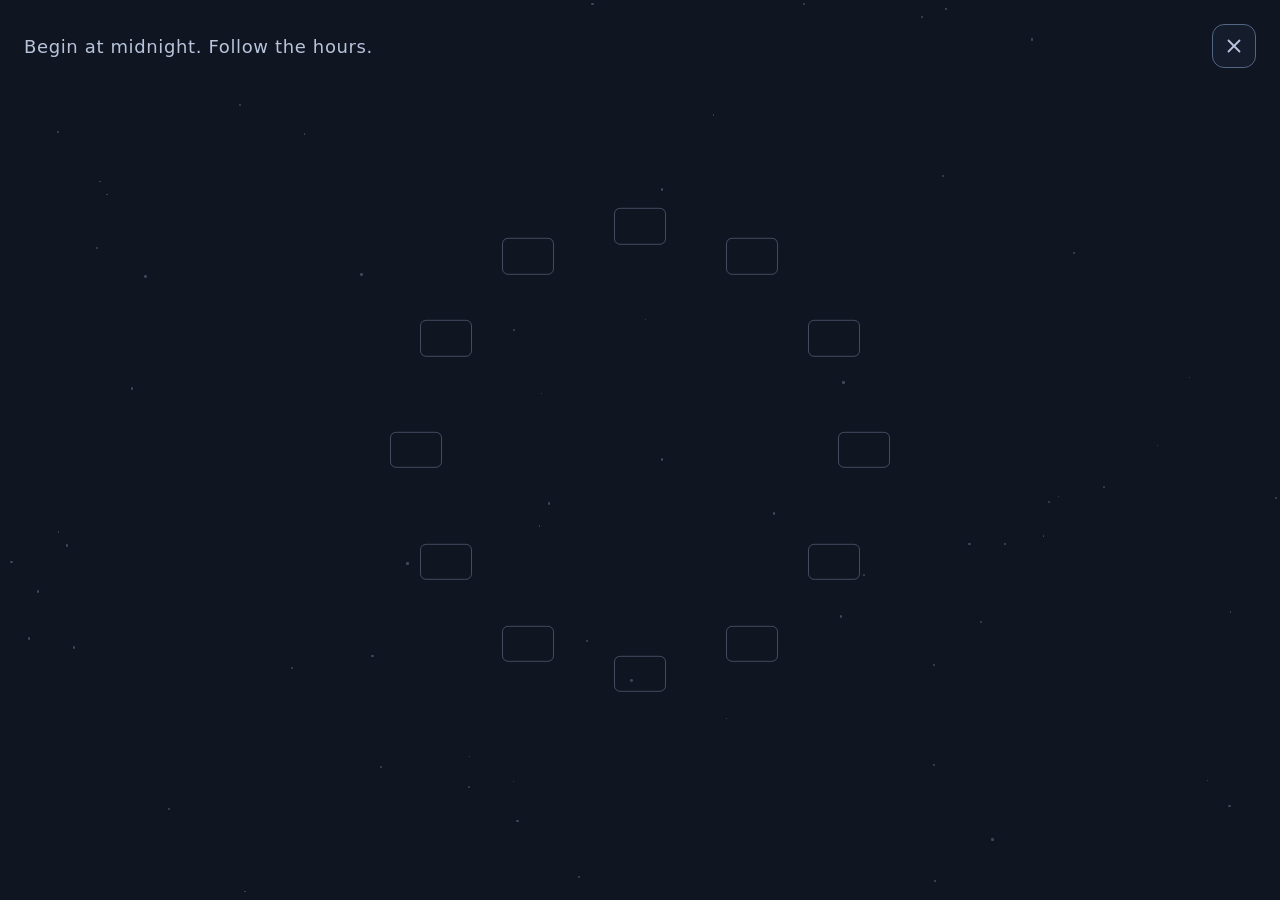
==== wheel/index.html @ 3c67d898 "Adds game mechanics for the wheel of colour" ====
<!doctype html>
<html lang="en">
  <head>
    <meta charset="UTF-8" />
    <meta name="viewport" content="width=device-width, initial-scale=1" />
    <meta name="theme-color" content="#101522" />
    <title>The Wheel of Colour</title>
    <link rel="stylesheet" href="../styles.css?v=7" />
    <script src="../stars.js?v=3" defer></script>
    <script src="wheel.js?v=6" defer></script>
  </head>
  <body>
    <main class="focus-app">
      <div class="star-field" aria-hidden="true"></div>
      <div class="wheel-hint">
        <p>Begin at midnight. Follow the hours.</p>
        <span class="hint-twinkles" aria-hidden="true">
          <span class="twinkle"></span>
          <span class="twinkle"></span>
          <span class="twinkle"></span>
          <span class="twinkle"></span>
        </span>
      </div>
      <a class="close-wheel" href="../#menu" aria-label="Back to game menu" title="Back to game menu">
        <span class="close-icon" aria-hidden="true"></span>
      </a>
      <section class="wheel-screen" aria-label="the wheel of colour">
        <div class="colour-wheel" role="img" aria-label="Twelve transparent rectangles arranged like the hours on a clock"></div>
      </section>
    </main>
  </body>
</html>
---- styles.css ----
:root {
  color-scheme: dark;
  font-family: ui-sans-serif, system-ui, -apple-system, BlinkMacSystemFont, "Segoe UI", sans-serif;
  background: #101522;
  color: #e1e5ee;
}

* { box-sizing: border-box; }
body { margin: 0; }
button { font: inherit; }
[hidden] { display: none !important; }

.focus-app {
  min-height: 100svh;
  display: grid;
  place-items: center;
  padding: 48px;
}

.start-screen, .menu-screen, .wheel-screen { position: relative; transition: opacity 400ms ease; }
.star-field, .twinkle-trail {
  position: fixed;
  inset: 0;
  overflow: hidden;
  pointer-events: none;
}
.star {
  position: absolute;
  width: var(--size);
  height: var(--size);
  border-radius: 50%;
  background: #d2def8;
  box-shadow: 0 0 7px #bbd2ff55;
  opacity: .25;
  animation: star-blink var(--duration) ease-in-out infinite;
  animation-delay: var(--delay);
}
.twinkle {
  position: absolute;
  width: var(--size);
  height: var(--size);
  background: #dce7ff;
  clip-path: polygon(50% 0%, 61% 39%, 100% 50%, 61% 61%, 50% 100%, 39% 61%, 0% 50%, 39% 39%);
  animation: trail-fade 800ms ease-out forwards;
}
@keyframes star-blink {
  0%, 100% { opacity: .15; transform: scale(.8); }
  50% { opacity: .8; transform: scale(1.15); }
}
@keyframes trail-fade {
  from { opacity: .85; transform: translate(-50%, -50%) scale(1) rotate(0deg); }
  to { opacity: 0; transform: translate(-50%, calc(-50% + 16px)) scale(.2) rotate(45deg); }
}
.is-leaving { opacity: 0; }

.start-button {
  position: relative;
  border: 0;
  border-radius: 18px;
  padding: 20px 28px;
  background: transparent;
  color: inherit;
  font-size: clamp(24px, 3vw, 36px);
  font-weight: 300;
  letter-spacing: .025em;
  cursor: pointer;
  animation: fade-in 650ms ease both;
  transition: color 250ms ease, background 250ms ease;
}
.start-button:hover { color: #fff; background: #ffffff04; }
button:focus-visible, a:focus-visible { outline: 2px solid #adc2eb; outline-offset: 7px; }

.menu-screen { width: min(100%, 1100px); }
.menu-actions {
  display: grid;
  grid-template-columns: 1fr auto 1fr;
  align-items: center;
  margin-top: 24px;
}
.menu-actions .back-button { grid-column: 2; margin: 0; }
.menu-actions .credits-link { grid-column: 3; justify-self: end; }
.back-button {
  display: block;
  margin: 24px auto 0;
  padding: 9px 14px;
  border: 1px solid #526582;
  border-radius: 12px;
  background: #151c2c;
  color: #b7c4da;
  font-size: 13px;
  cursor: pointer;
  animation: fade-in 650ms ease both;
  transition: background 220ms ease, color 220ms ease;
}
.back-button:hover { background: #202a3e; color: #e1e5ee; }
.game-grid {
  display: grid;
  grid-template-columns: repeat(3, minmax(0, 1fr));
  gap: clamp(20px, 4vw, 52px);
}
.game-card {
  position: relative;
  display: block;
  width: 100%;
  aspect-ratio: 1.72;
  padding: 0;
  overflow: hidden;
  border: 0;
  border-radius: 20px;
  background: #151c2c;
  animation: fade-in 650ms ease both;
  animation-delay: calc(var(--card-index, 0) * 45ms);
}
.game-card::after {
  content: "";
  position: absolute;
  inset: 0;
  border: 1px solid #526582;
  border-radius: inherit;
  pointer-events: none;
  transition: border-width 220ms ease, border-color 220ms ease;
}
.game-card:hover::after,
.game-card:focus-visible::after { border-width: 3px; border-color: #a4b9db; }
.game-card img { display: block; width: 100%; height: 100%; object-fit: cover; object-position: center 48%; }
.photo-card { cursor: pointer; }
.card-title {
  position: absolute;
  inset: auto 0 0;
  padding: 28px 16px 14px;
  background: linear-gradient(transparent, #101522cc);
  color: #f0f3fa;
  font-size: 15px;
  text-align: left;
}
.wheel-screen { animation: fade-in 650ms ease both; }
.wheel-screen:focus { outline: none; }
.wheel-hint {
  position: fixed;
  top: 24px;
  left: 24px;
  padding: 12px 0;
  color: #b7c4da;
  font-size: 18px;
  font-weight: 300;
  letter-spacing: .035em;
  pointer-events: none;
}
.wheel-hint p { margin: 0; }
.hint-twinkles { position: absolute; inset: -8px; }
.hint-twinkles .twinkle {
  --size: 7px;
  opacity: 0;
  animation: hint-twinkle 3.6s ease-out infinite;
}
.hint-twinkles .twinkle:nth-child(1) { left: 5%; top: 20%; animation-delay: -.4s; }
.hint-twinkles .twinkle:nth-child(2) { left: 45%; top: 5%; animation-delay: -1.3s; }
.hint-twinkles .twinkle:nth-child(3) { left: 95%; top: 40%; animation-delay: -2.2s; }
.hint-twinkles .twinkle:nth-child(4) { left: 65%; top: 85%; animation-delay: -3.1s; }
@keyframes hint-twinkle {
  0%, 35%, 100% { opacity: 0; transform: translate(-50%, -50%) scale(.2) rotate(45deg); }
  8% { opacity: .8; transform: translate(-50%, -50%) scale(1) rotate(0deg); }
  30% { opacity: 0; transform: translate(-50%, calc(-50% + 8px)) scale(.2) rotate(45deg); }
}
.close-wheel {
  position: fixed;
  top: 24px;
  right: 24px;
  display: grid;
  place-items: center;
  width: 44px;
  height: 44px;
  border: 1px solid #526582;
  border-radius: 12px;
  background: #151c2c;
  color: #b7c4da;
  transition: color 220ms ease, background 220ms ease;
}
.close-wheel:hover { background: #202a3e; color: #e1e5ee; }
.close-icon {
  width: 22px;
  height: 22px;
  background: currentColor;
  mask: url('assets/icons/5299154331543238955.svg') center / contain no-repeat;
  -webkit-mask: url('assets/icons/5299154331543238955.svg') center / contain no-repeat;
}
.credits-link {
  display: block;
  margin: 0;
  padding: 6px 10px;
  border: 0;
  border-radius: 8px;
  background: transparent;
  color: #93a2ba;
  font-size: 12px;
  text-decoration: underline;
  text-underline-offset: 3px;
  cursor: pointer;
}
.credits-link:hover { color: #e1e5ee; }
.credits-dialog {
  width: min(420px, calc(100% - 48px));
  padding: 28px;
  border: 1px solid #526582;
  border-radius: 20px;
  background: #151c2c;
  color: #e1e5ee;
  text-align: center;
  animation: fade-in 250ms ease both;
}
.credits-dialog::backdrop { background: #080d18bb; }
.credits-dialog h2 { margin: 0 0 24px; font-weight: 400; }
.credits-dialog p { line-height: 1.6; font-size: 14px; }
.credits-dialog a { color: #adc2eb; }
.colour-wheel {
  position: relative;
  width: min(70vw, 65svh, 520px);
  aspect-ratio: 1;
}
.wheel-component {
  position: absolute;
  width: 10%;
  height: 7%;
  transform: translate(-50%, -50%);
  border: 1px solid #a4b9db55;
  border-radius: 6px;
  background: transparent;
  transition: transform 180ms ease, background-color 180ms ease, border-color 180ms ease, box-shadow 180ms ease;
}
.wheel-component.is-active {
  transform: translate(-50%, -50%) scale(1.18);
  background: #e74b55;
  border-color: #ff8990;
  box-shadow: 0 0 20px #e74b5555;
}

@keyframes fade-in { from { opacity: 0; } to { opacity: 1; } }

@media (max-width: 700px) {
  .focus-app { padding: 28px; }
  .game-grid { grid-template-columns: repeat(2, minmax(0, 1fr)); gap: 20px; }
  .game-card { border-radius: 15px; }
}
@media (max-width: 420px) {
  .focus-app { padding: 24px; }
  .game-grid { grid-template-columns: 1fr; }
}
@media (prefers-reduced-motion: reduce) {
  *, *::after { animation: none !important; transition: none !important; }
}
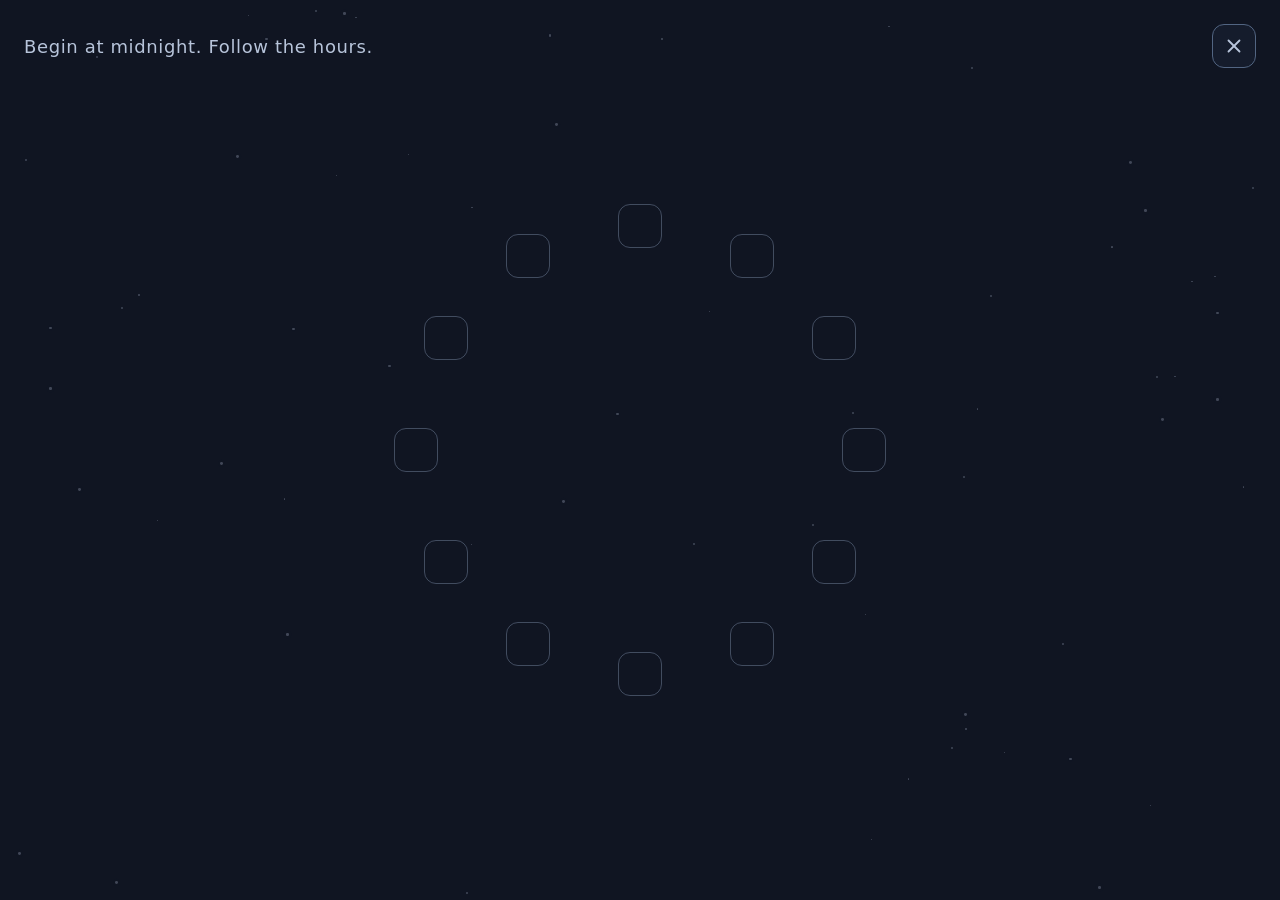
==== commit 3957754f: "Add more palettes" ====
--- a/wheel/index.html
+++ b/wheel/index.html
@@ -5,9 +5,9 @@
     <meta name="viewport" content="width=device-width, initial-scale=1" />
     <meta name="theme-color" content="#101522" />
     <title>The Wheel of Colour</title>
-    <link rel="stylesheet" href="../styles.css?v=7" />
+    <link rel="stylesheet" href="../styles.css?v=9" />
     <script src="../stars.js?v=3" defer></script>
-    <script src="wheel.js?v=6" defer></script>
+    <script src="wheel.js?v=9" defer></script>
   </head>
   <body>
     <main class="focus-app">
--- a/styles.css
+++ b/styles.css
@@ -219,19 +219,19 @@
 }
 .wheel-component {
   position: absolute;
-  width: 10%;
-  height: 7%;
+  width: 44px;
+  height: 44px;
   transform: translate(-50%, -50%);
   border: 1px solid #a4b9db55;
-  border-radius: 6px;
+  border-radius: 12px;
   background: transparent;
   transition: transform 180ms ease, background-color 180ms ease, border-color 180ms ease, box-shadow 180ms ease;
 }
 .wheel-component.is-active {
   transform: translate(-50%, -50%) scale(1.18);
-  background: #e74b55;
-  border-color: #ff8990;
-  box-shadow: 0 0 20px #e74b5555;
+  background: var(--active-colour);
+  border-color: var(--active-colour);
+  box-shadow: 0 0 20px var(--active-colour);
 }
 
 @keyframes fade-in { from { opacity: 0; } to { opacity: 1; } }
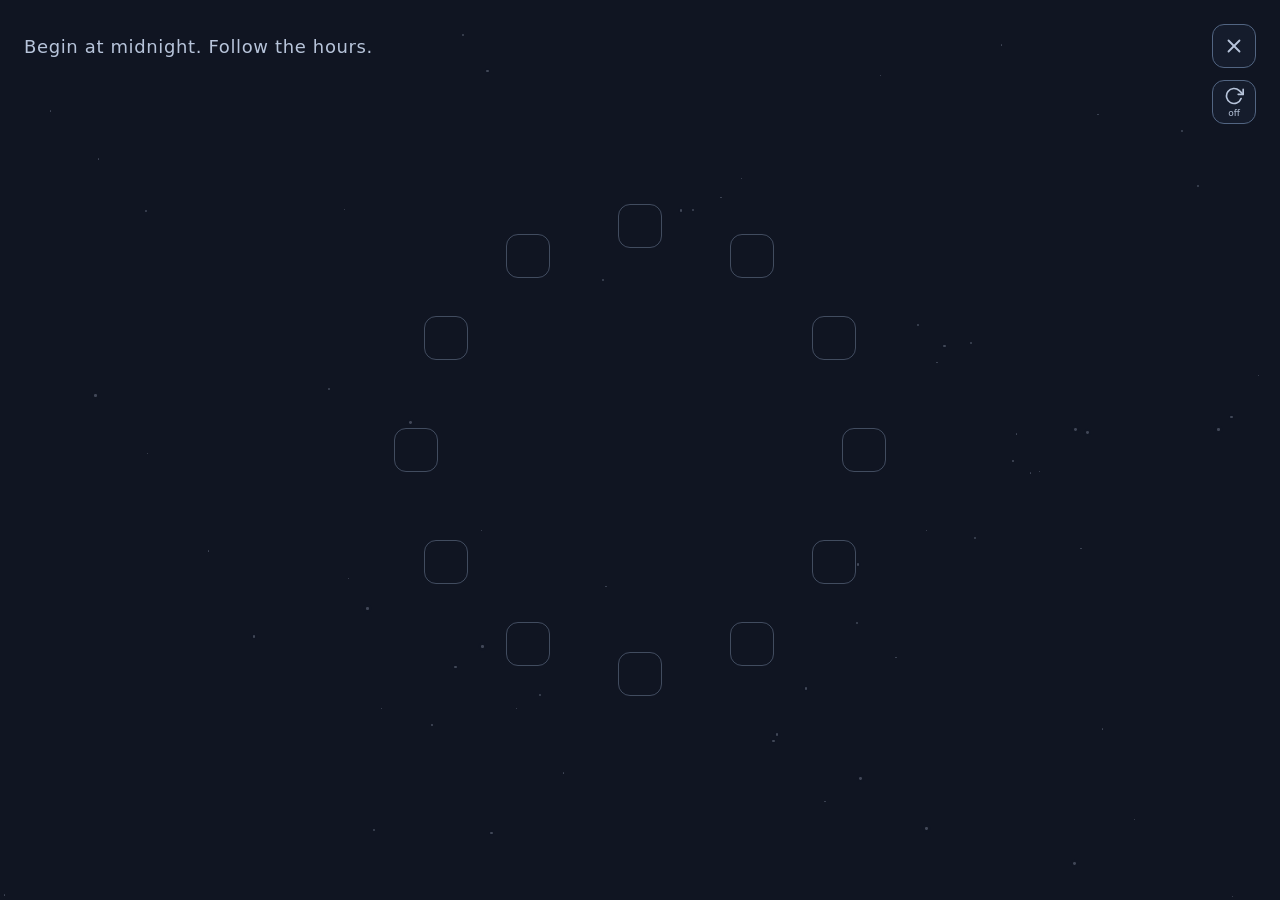
==== commit a039af46: "Add automatic wheel behaviour" ====
--- a/wheel/index.html
+++ b/wheel/index.html
@@ -5,9 +5,9 @@
     <meta name="viewport" content="width=device-width, initial-scale=1" />
     <meta name="theme-color" content="#101522" />
     <title>The Wheel of Colour</title>
-    <link rel="stylesheet" href="../styles.css?v=9" />
+    <link rel="stylesheet" href="../styles.css?v=10" />
     <script src="../stars.js?v=3" defer></script>
-    <script src="wheel.js?v=9" defer></script>
+    <script src="wheel.js?v=10" defer></script>
   </head>
   <body>
     <main class="focus-app">
@@ -24,6 +24,10 @@
       <a class="close-wheel" href="../#menu" aria-label="Back to game menu" title="Back to game menu">
         <span class="close-icon" aria-hidden="true"></span>
       </a>
+      <button class="auto-toggle" type="button" aria-label="Automatic wheel" aria-pressed="false" title="Automatic wheel: off">
+        <span class="auto-icon" aria-hidden="true"></span>
+        <span class="auto-state">off</span>
+      </button>
       <section class="wheel-screen" aria-label="the wheel of colour">
         <div class="colour-wheel" role="img" aria-label="Twelve transparent rectangles arranged like the hours on a clock"></div>
       </section>
--- a/styles.css
+++ b/styles.css
@@ -177,6 +177,36 @@
   transition: color 220ms ease, background 220ms ease;
 }
 .close-wheel:hover { background: #202a3e; color: #e1e5ee; }
+.auto-toggle {
+  position: fixed;
+  top: 80px;
+  right: 24px;
+  width: 44px;
+  height: 44px;
+  display: grid;
+  place-items: center;
+  padding: 4px;
+  border: 1px solid #526582;
+  border-radius: 12px;
+  background: #151c2c;
+  color: #b7c4da;
+  cursor: pointer;
+  transition: background 180ms ease, color 180ms ease, border-color 180ms ease;
+}
+.auto-toggle:hover { background: #202a3e; }
+.auto-toggle[aria-pressed="true"] {
+  background: #304566;
+  border-color: #adc2eb;
+  color: #fff;
+}
+.auto-icon {
+  width: 20px;
+  height: 20px;
+  background: currentColor;
+  mask: url('assets/icons/8701477911543238916.svg') center / contain no-repeat;
+  -webkit-mask: url('assets/icons/8701477911543238916.svg') center / contain no-repeat;
+}
+.auto-state { font-size: 9px; line-height: 1; }
 .close-icon {
   width: 22px;
   height: 22px;
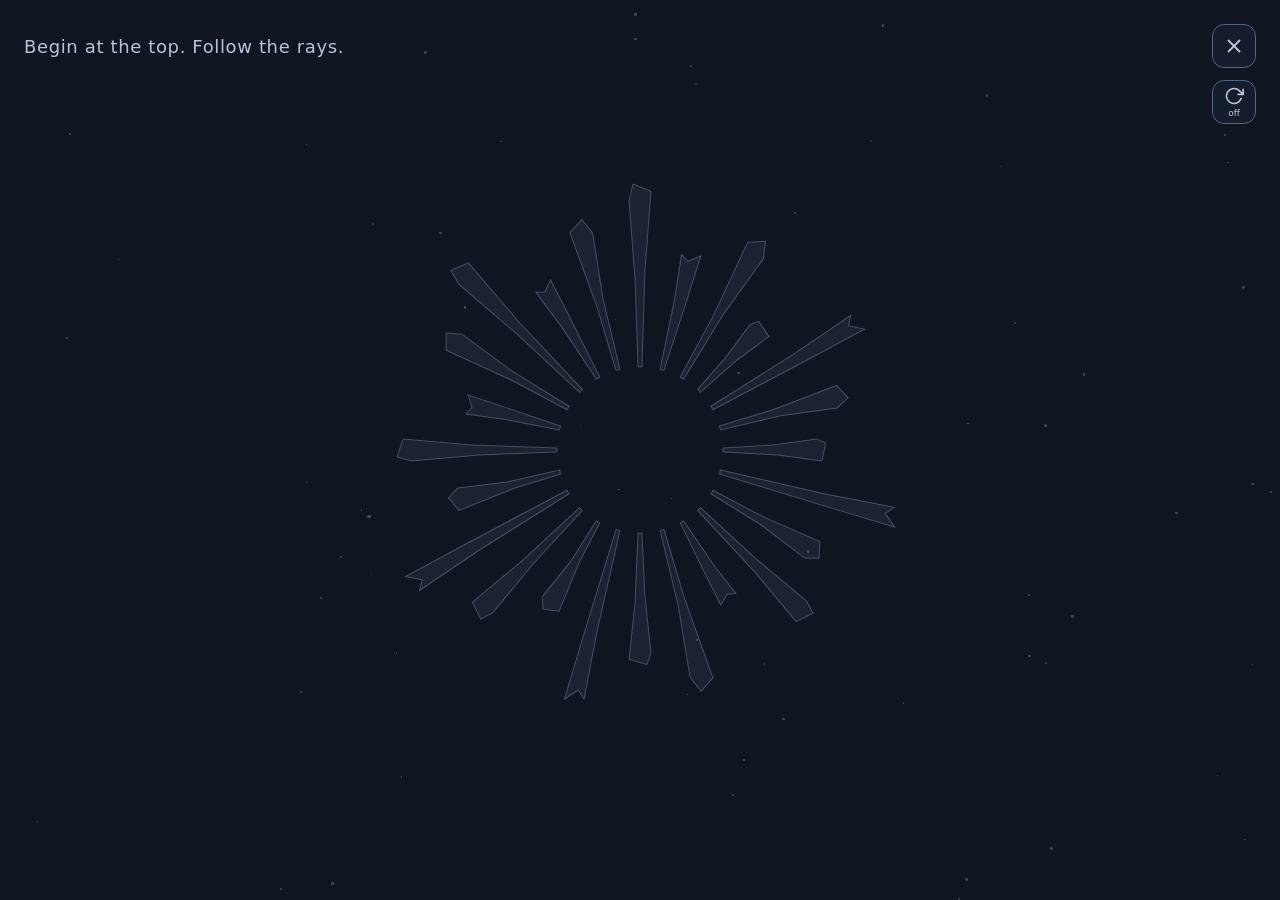
==== commit 3590baf9: "Add more palettes and rework the circle" ====
--- a/wheel/index.html
+++ b/wheel/index.html
@@ -5,15 +5,15 @@
     <meta name="viewport" content="width=device-width, initial-scale=1" />
     <meta name="theme-color" content="#101522" />
     <title>The Wheel of Colour</title>
-    <link rel="stylesheet" href="../styles.css?v=10" />
+    <link rel="stylesheet" href="../styles.css?v=15" />
     <script src="../stars.js?v=3" defer></script>
-    <script src="wheel.js?v=10" defer></script>
+    <script src="wheel.js?v=20" defer></script>
   </head>
   <body>
     <main class="focus-app">
       <div class="star-field" aria-hidden="true"></div>
       <div class="wheel-hint">
-        <p>Begin at midnight. Follow the hours.</p>
+        <p>Begin at the top. Follow the rays.</p>
         <span class="hint-twinkles" aria-hidden="true">
           <span class="twinkle"></span>
           <span class="twinkle"></span>
@@ -29,7 +29,7 @@
         <span class="auto-state">off</span>
       </button>
       <section class="wheel-screen" aria-label="the wheel of colour">
-        <div class="colour-wheel" role="img" aria-label="Twelve transparent rectangles arranged like the hours on a clock"></div>
+        <div class="colour-wheel" role="img" aria-label="Twenty-four rays of different lengths radiating from an open centre"></div>
       </section>
     </main>
   </body>
--- a/styles.css
+++ b/styles.css
@@ -249,19 +249,47 @@
 }
 .wheel-component {
   position: absolute;
-  width: 44px;
-  height: 44px;
-  transform: translate(-50%, -50%);
-  border: 1px solid #a4b9db55;
-  border-radius: 12px;
-  background: transparent;
-  transition: transform 180ms ease, background-color 180ms ease, border-color 180ms ease, box-shadow 180ms ease;
-}
-.wheel-component.is-active {
-  transform: translate(-50%, -50%) scale(1.18);
-  background: var(--active-colour);
-  border-color: var(--active-colour);
-  box-shadow: 0 0 20px var(--active-colour);
+  height: min(24px, 4.6%);
+  transform: translateY(-50%) rotate(var(--ray-angle));
+  transform-origin: left center;
+}
+.wheel-component svg {
+  display: block;
+  width: 100%;
+  height: 100%;
+  overflow: visible;
+  pointer-events: none;
+  transition: filter 180ms ease;
+}
+.wheel-component polygon {
+  fill: #a4b9db14;
+  stroke: #a4b9db55;
+  stroke-width: 1;
+  stroke-linejoin: miter;
+  transition: fill 180ms ease, stroke 180ms ease;
+}
+.wheel-component::after {
+  content: '';
+  position: absolute;
+  inset: -5px;
+}
+.wheel-component.is-active polygon {
+  fill: var(--active-colour);
+  stroke: var(--active-colour);
+}
+.wheel-component.is-active svg {
+  filter: drop-shadow(0 0 8px var(--active-colour));
+}
+
+.wheel-component.is-trailing polygon {
+  animation: ray-trail 700ms ease-out forwards;
+}
+.wheel-component.is-companion polygon {
+  animation: ray-trail 950ms ease-out forwards;
+}
+@keyframes ray-trail {
+  from { fill: var(--active-colour); stroke: var(--active-colour); }
+  to { fill: #a4b9db14; stroke: #a4b9db55; }
 }
 
 @keyframes fade-in { from { opacity: 0; } to { opacity: 1; } }
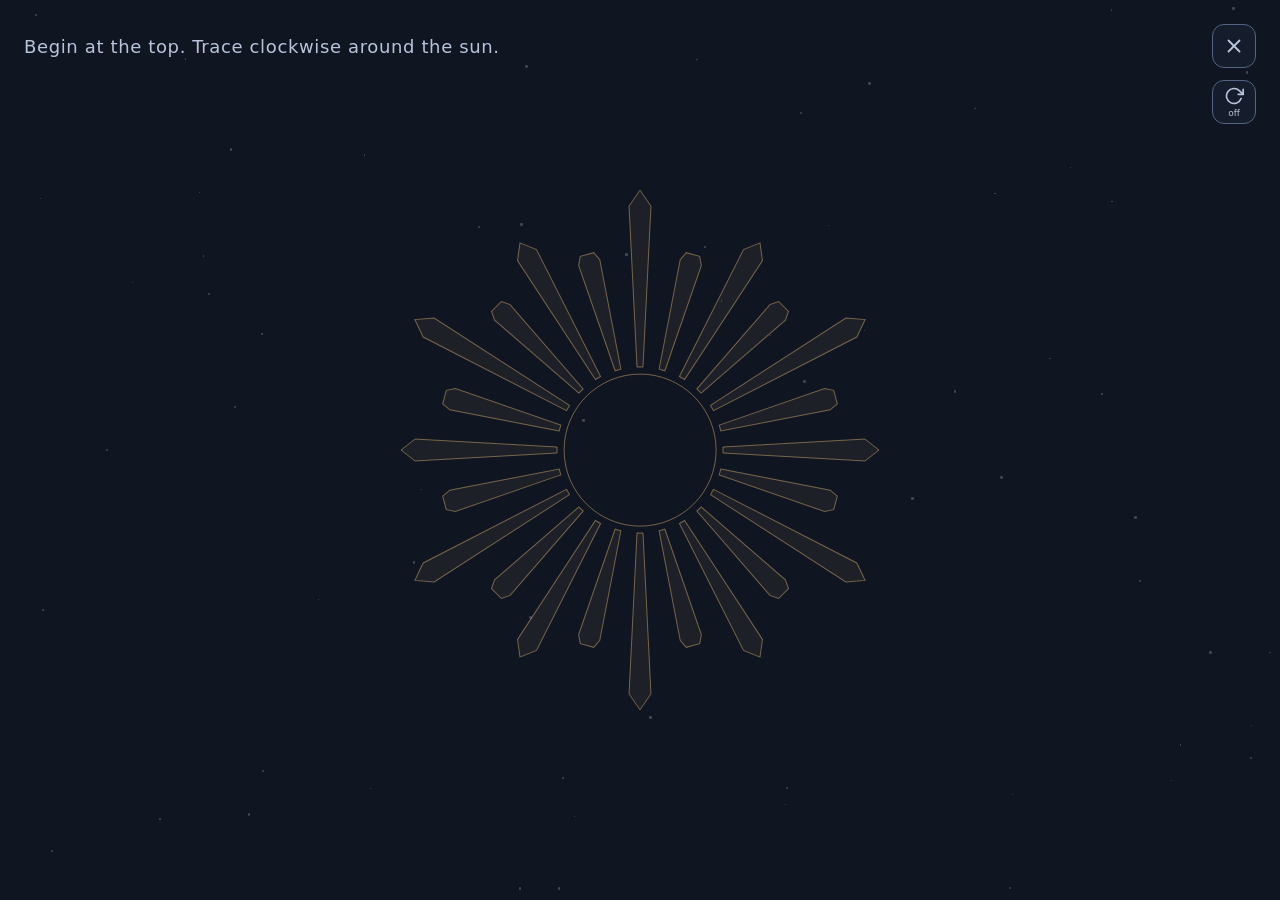
==== commit 0426a334: "Small cosmetic change plus mobile-friendly swipes" ====
--- a/wheel/index.html
+++ b/wheel/index.html
@@ -5,15 +5,15 @@
     <meta name="viewport" content="width=device-width, initial-scale=1" />
     <meta name="theme-color" content="#101522" />
     <title>The Wheel of Colour</title>
-    <link rel="stylesheet" href="../styles.css?v=15" />
+    <link rel="stylesheet" href="../styles.css?v=17" />
     <script src="../stars.js?v=3" defer></script>
-    <script src="wheel.js?v=20" defer></script>
+    <script src="wheel.js?v=22" defer></script>
   </head>
   <body>
     <main class="focus-app">
       <div class="star-field" aria-hidden="true"></div>
       <div class="wheel-hint">
-        <p>Begin at the top. Follow the rays.</p>
+        <p>Begin at the top. Trace clockwise around the sun.</p>
         <span class="hint-twinkles" aria-hidden="true">
           <span class="twinkle"></span>
           <span class="twinkle"></span>
--- a/styles.css
+++ b/styles.css
@@ -245,7 +245,22 @@
 .colour-wheel {
   position: relative;
   width: min(70vw, 65svh, 520px);
+  touch-action: none;
+  user-select: none;
+  -webkit-user-select: none;
   aspect-ratio: 1;
+}
+.colour-wheel::before {
+  content: '';
+  position: absolute;
+  left: 50%;
+  top: 50%;
+  width: 29%;
+  aspect-ratio: 1;
+  transform: translate(-50%, -50%);
+  border: 1px solid #c9aa6b88;
+  border-radius: 50%;
+  pointer-events: none;
 }
 .wheel-component {
   position: absolute;
@@ -262,8 +277,8 @@
   transition: filter 180ms ease;
 }
 .wheel-component polygon {
-  fill: #a4b9db14;
-  stroke: #a4b9db55;
+  fill: #c9aa6b14;
+  stroke: #c9aa6b88;
   stroke-width: 1;
   stroke-linejoin: miter;
   transition: fill 180ms ease, stroke 180ms ease;
@@ -289,7 +304,7 @@
 }
 @keyframes ray-trail {
   from { fill: var(--active-colour); stroke: var(--active-colour); }
-  to { fill: #a4b9db14; stroke: #a4b9db55; }
+  to { fill: #c9aa6b14; stroke: #c9aa6b88; }
 }
 
 @keyframes fade-in { from { opacity: 0; } to { opacity: 1; } }
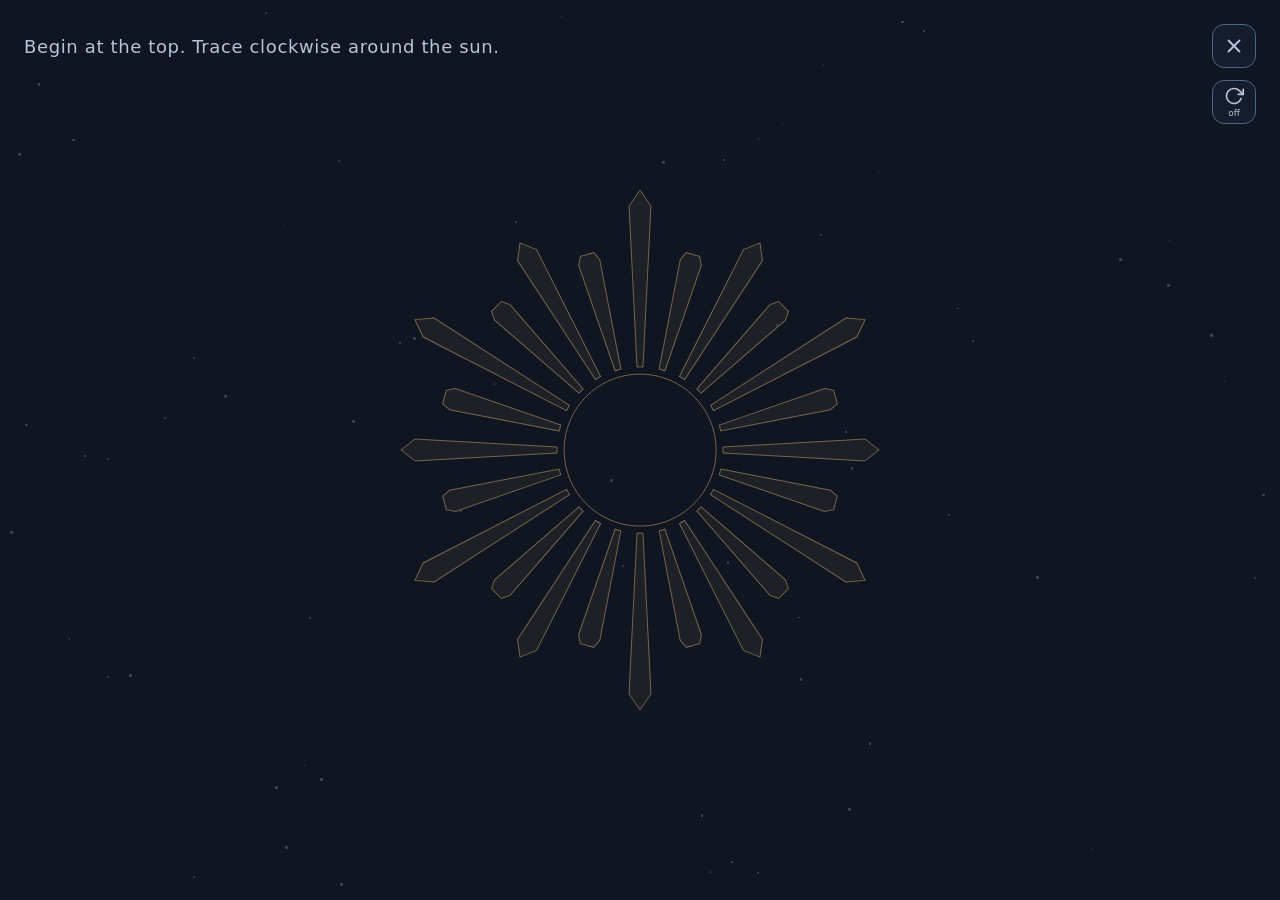
==== commit 849dc498: "Two more palettes" ====
--- a/wheel/index.html
+++ b/wheel/index.html
@@ -7,7 +7,7 @@
     <title>The Wheel of Colour</title>
     <link rel="stylesheet" href="../styles.css?v=17" />
     <script src="../stars.js?v=3" defer></script>
-    <script src="wheel.js?v=22" defer></script>
+    <script src="wheel.js?v=23" defer></script>
   </head>
   <body>
     <main class="focus-app">
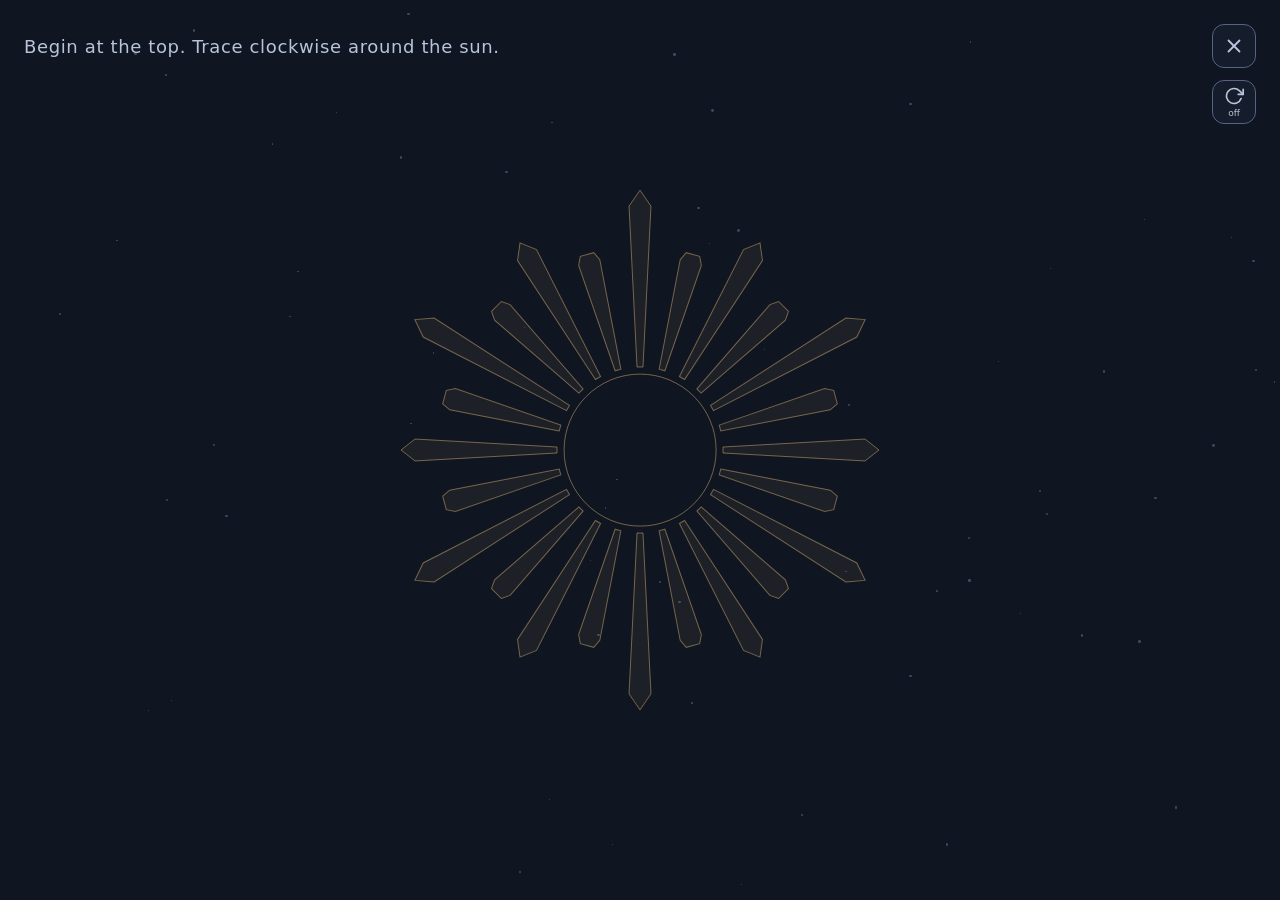
==== commit ab758701: "Add more game plans" ====
--- a/wheel/index.html
+++ b/wheel/index.html
@@ -4,10 +4,10 @@
     <meta charset="UTF-8" />
     <meta name="viewport" content="width=device-width, initial-scale=1" />
     <meta name="theme-color" content="#101522" />
-    <title>The Wheel of Colour</title>
-    <link rel="stylesheet" href="../styles.css?v=17" />
+    <title>Colourful spiral</title>
+    <link rel="stylesheet" href="../styles.css?v=19" />
     <script src="../stars.js?v=3" defer></script>
-    <script src="wheel.js?v=23" defer></script>
+    <script src="wheel.js?v=25" defer></script>
   </head>
   <body>
     <main class="focus-app">
@@ -24,11 +24,11 @@
       <a class="close-wheel" href="../#menu" aria-label="Back to game menu" title="Back to game menu">
         <span class="close-icon" aria-hidden="true"></span>
       </a>
-      <button class="auto-toggle" type="button" aria-label="Automatic wheel" aria-pressed="false" title="Automatic wheel: off">
+      <button class="auto-toggle" type="button" aria-label="Automatic Colourful spiral" aria-pressed="false" title="Automatic Colourful spiral: off">
         <span class="auto-icon" aria-hidden="true"></span>
         <span class="auto-state">off</span>
       </button>
-      <section class="wheel-screen" aria-label="the wheel of colour">
+      <section class="wheel-screen" aria-label="Colourful spiral">
         <div class="colour-wheel" role="img" aria-label="Twenty-four rays of different lengths radiating from an open centre"></div>
       </section>
     </main>
--- a/styles.css
+++ b/styles.css
@@ -122,8 +122,14 @@
 }
 .game-card:hover::after,
 .game-card:focus-visible::after { border-width: 3px; border-color: #a4b9db; }
-.game-card img { display: block; width: 100%; height: 100%; object-fit: cover; object-position: center 48%; }
-.photo-card { cursor: pointer; }
+.spiral-card { cursor: pointer; display: grid; place-items: center; }
+.menu-game-icon { width: 64px; height: 64px; max-width: 30%; max-height: 45%; margin-bottom: 24px; }
+.planned-card { display: grid; place-items: center; text-decoration: none; }
+.planned-label { color: #93a2ba; font-size: 13px; }
+.planning-screen { position: relative; width: min(100%, 540px); text-align: center; }
+.planning-screen h1 { font-weight: 300; }
+.planning-screen p { color: #b7c4da; line-height: 1.7; }
+.planning-screen .back-button { width: fit-content; text-decoration: none; }
 .card-title {
   position: absolute;
   inset: auto 0 0;
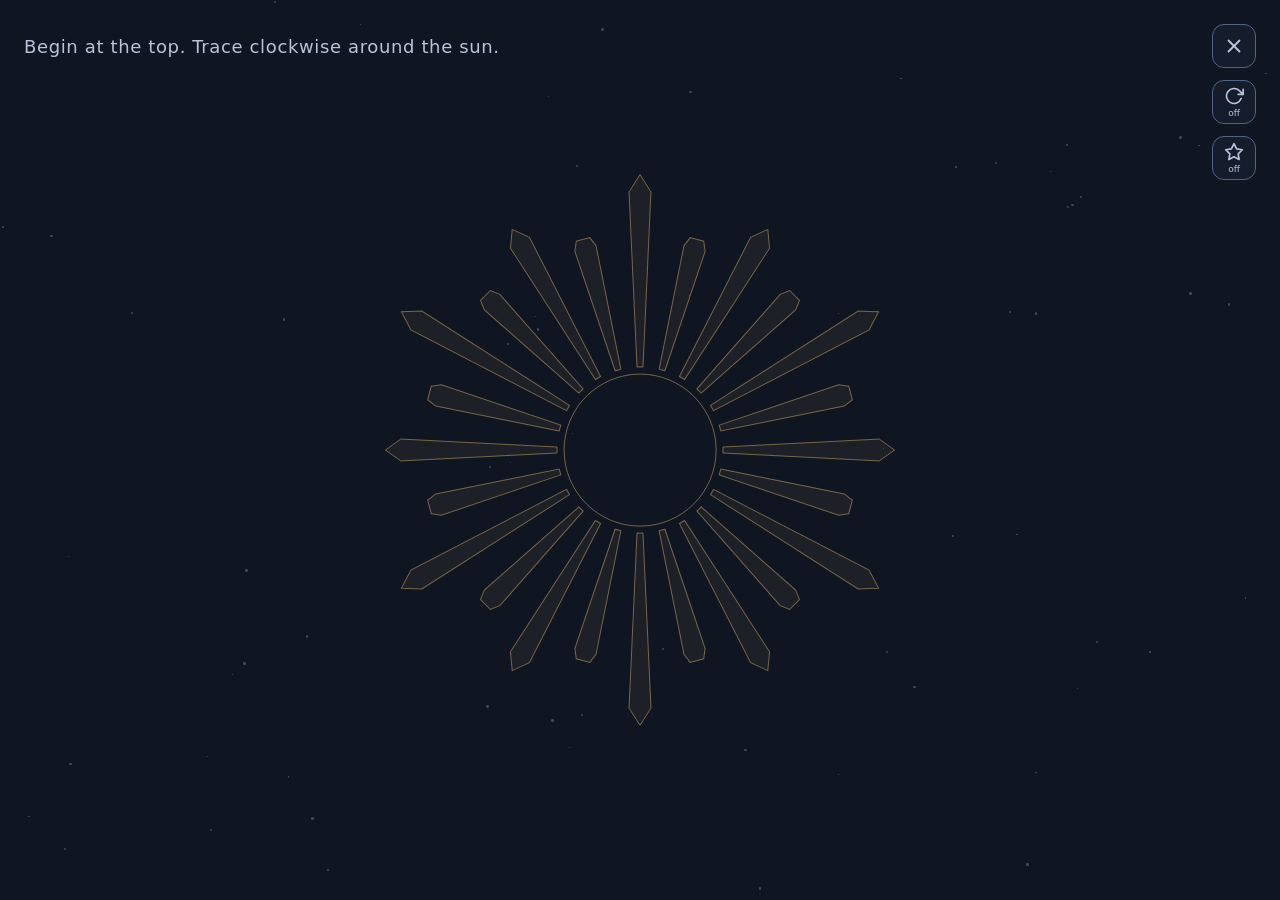
==== commit 62ad76cd: "Add score" ====
--- a/wheel/index.html
+++ b/wheel/index.html
@@ -5,9 +5,9 @@
     <meta name="viewport" content="width=device-width, initial-scale=1" />
     <meta name="theme-color" content="#101522" />
     <title>Colourful spiral</title>
-    <link rel="stylesheet" href="../styles.css?v=19" />
+    <link rel="stylesheet" href="../styles.css?v=23" />
     <script src="../stars.js?v=3" defer></script>
-    <script src="wheel.js?v=25" defer></script>
+    <script src="wheel.js?v=28" defer></script>
   </head>
   <body>
     <main class="focus-app">
@@ -28,8 +28,12 @@
         <span class="auto-icon" aria-hidden="true"></span>
         <span class="auto-state">off</span>
       </button>
+      <button class="score-toggle" type="button" aria-label="Show score" aria-pressed="false" aria-controls="spin-counter" title="Score: off">
+        <span class="score-icon" aria-hidden="true"></span>
+        <span class="score-state">off</span>
+      </button>
       <section class="wheel-screen" aria-label="Colourful spiral">
-        <div class="colour-wheel" role="img" aria-label="Twenty-four rays of different lengths radiating from an open centre"></div>
+        <div class="colour-wheel" role="group" aria-label="Twenty-four rays of different lengths radiating from an open centre"></div>
       </section>
     </main>
   </body>
--- a/styles.css
+++ b/styles.css
@@ -183,7 +183,7 @@
   transition: color 220ms ease, background 220ms ease;
 }
 .close-wheel:hover { background: #202a3e; color: #e1e5ee; }
-.auto-toggle {
+.auto-toggle, .score-toggle {
   position: fixed;
   top: 80px;
   right: 24px;
@@ -199,8 +199,8 @@
   cursor: pointer;
   transition: background 180ms ease, color 180ms ease, border-color 180ms ease;
 }
-.auto-toggle:hover { background: #202a3e; }
-.auto-toggle[aria-pressed="true"] {
+.auto-toggle:hover, .score-toggle:hover { background: #202a3e; }
+.auto-toggle[aria-pressed="true"], .score-toggle[aria-pressed="true"] {
   background: #304566;
   border-color: #adc2eb;
   color: #fff;
@@ -212,7 +212,16 @@
   mask: url('assets/icons/8701477911543238916.svg') center / contain no-repeat;
   -webkit-mask: url('assets/icons/8701477911543238916.svg') center / contain no-repeat;
 }
-.auto-state { font-size: 9px; line-height: 1; }
+.auto-state, .score-state { font-size: 9px; line-height: 1; }
+.score-toggle { top: 136px; }
+.score-icon {
+  width: 20px;
+  height: 20px;
+  background: currentColor;
+  mask: url('assets/icons/2177044471543238929.svg') center / contain no-repeat;
+  -webkit-mask: url('assets/icons/2177044471543238929.svg') center / contain no-repeat;
+}
+.spin-counter[hidden] { display: none; }
 .close-icon {
   width: 22px;
   height: 22px;
@@ -268,6 +277,26 @@
   border-radius: 50%;
   pointer-events: none;
 }
+.spin-counter {
+  position: absolute;
+  left: 50%;
+  top: 50%;
+  width: 21%;
+  height: 15%;
+  transform: translate(-50%, -50%);
+  pointer-events: none;
+}
+.spin-counter svg {
+  width: 100%;
+  height: 100%;
+  overflow: visible;
+}
+.spin-counter path {
+  fill: none;
+  stroke: #c9aa6b99;
+  stroke-width: 1.2;
+  stroke-linejoin: miter;
+}
 .wheel-component {
   position: absolute;
   height: min(24px, 4.6%);
@@ -292,7 +321,7 @@
 .wheel-component::after {
   content: '';
   position: absolute;
-  inset: -5px;
+  inset: -5px -20px -5px -5px;
 }
 .wheel-component.is-active polygon {
   fill: var(--active-colour);
